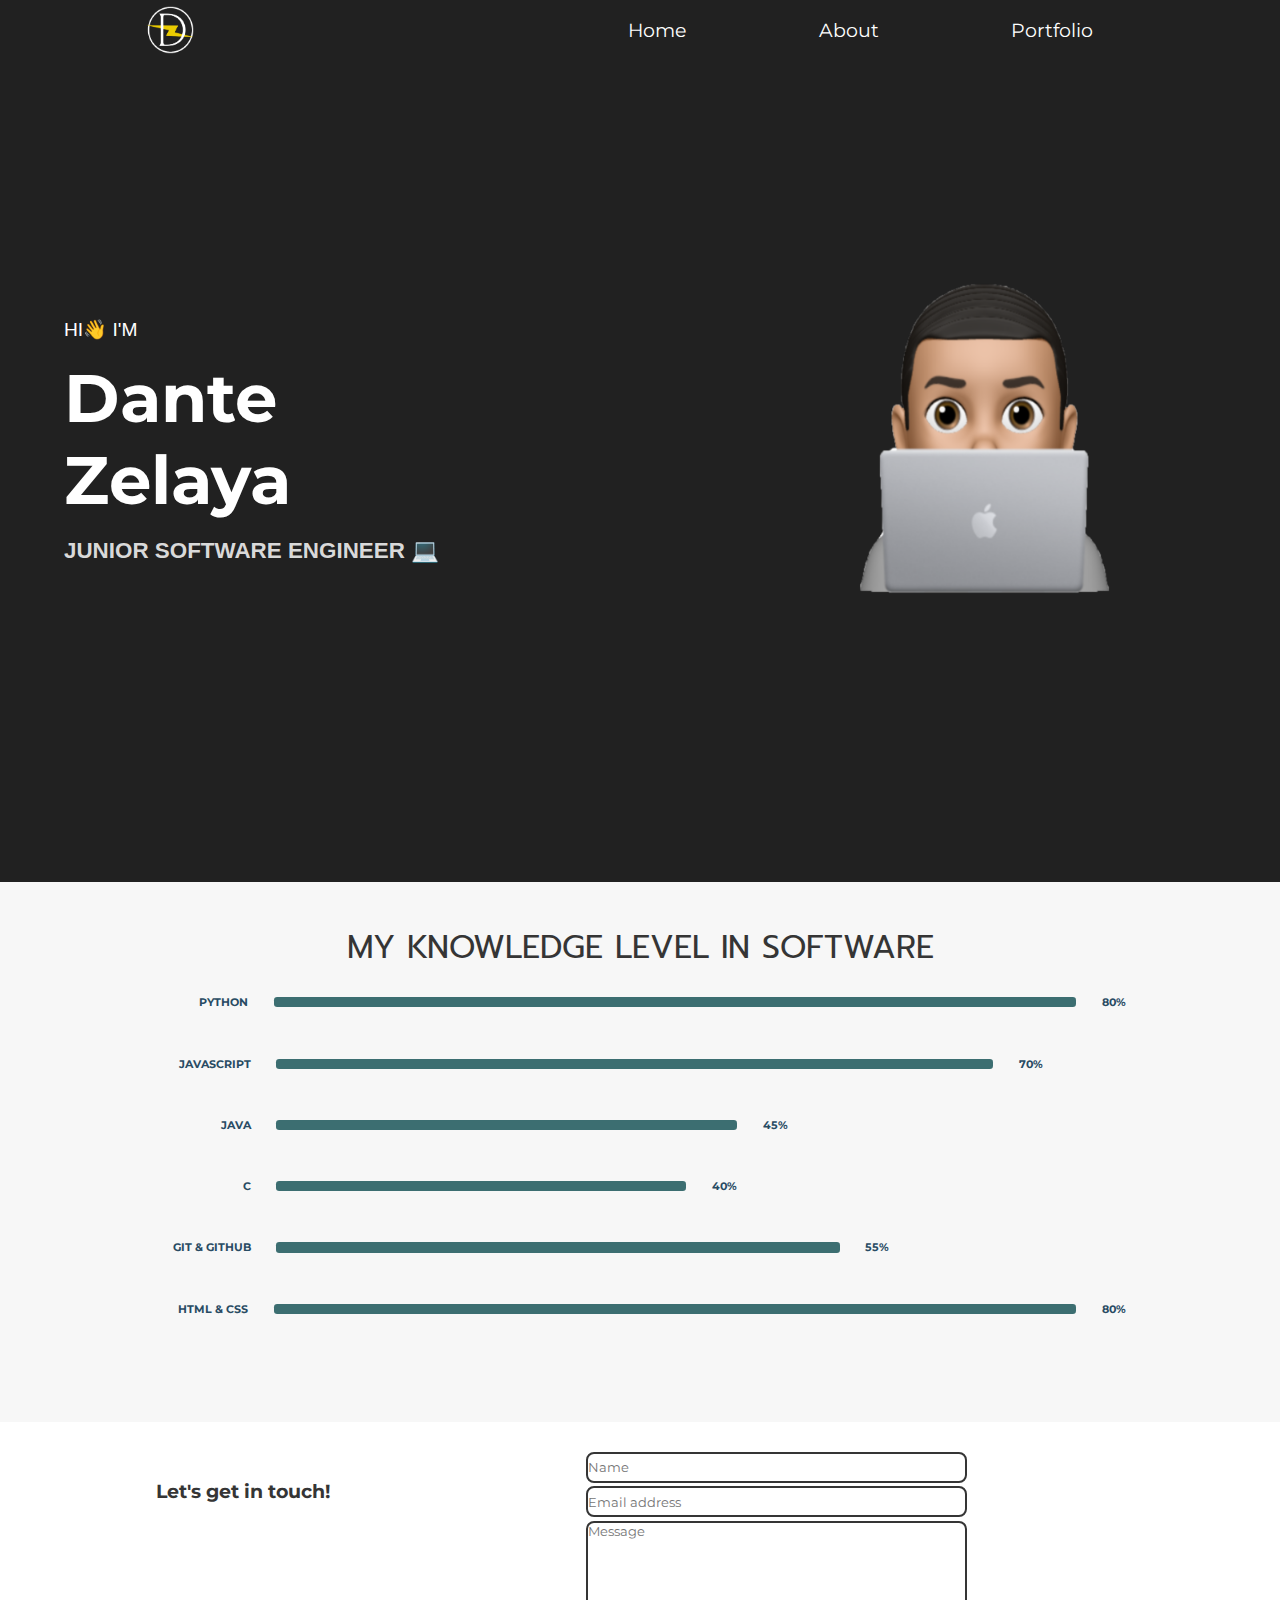
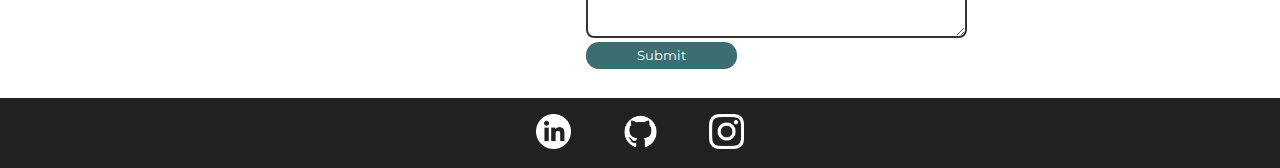
==== index.html @ 851a0770 "added pages" ====
<!DOCTYPE html>
<html lang="en">
<head>
    <meta charset="UTF-8">
    <meta http-equiv="X-UA-Compatible" content="IE=edge">
    <meta name="viewport" content="width=device-width, initial-scale=1.0">
    <link rel="stylesheet" href="index.css">
    <link rel="icon" type="image/x-icon" href="pictures/favicon.png">
    <title>DZ Portfolio</title>
    <link rel="stylesheet" href="https://fonts.googleapis.com/icon?family=Material+Icons">
</head>

<body>
    
    <header class="header">
        <div class="menuBar">
            <div class="menu-container"> 
                <img class="logo" src="pictures/D.png"></img>
                <nav class="nav">
                    <a href="index.html">Home</a>
                    <a href="about.html">About</a>
                    <a href="portfolio.html">Portfolio</a>
                </nav>
            </div>
        </div>
    </header>

    <main>
        <section class="about">
            <div class="about-container">
                <div class="intro">
                    <div><h3>Hi👋 I'm</h3></div>
                    <div><h2>Dante Zelaya</h2></div>
                    <div><h5>Junior Software Engineer 💻</h5></div>
                </div>
                <div class="portrait">
                    <img src="../pictures/updated-mem.png" alt="portrait" >
                </div>
            </div>
        </section>

        <section class="skills-container">
            <div class="skills">
                <h2>My Knowledge Level In Software</h2>
                <article class="bar-graph">
                    <div class="bar-container">
                        <h5>Python</h5>
                        <div class="results-bar" skill-lang="python"></div>
                        <h5 class="percent">80%</h5>
                    </div>
                    <div class="bar-container">
                        <h5>JavaScript</h5>
                        <div class="results-bar" skill-lang="javascript"></div>
                        <h5 class="percent">70%</h5>
                    </div>
                    <div class="bar-container">
                        <h5>Java</h5>
                        <div class="results-bar" skill-lang="java"></div>
                        <h5 class="percent">45%</h5>
                    </div>
                    <div class="bar-container">
                        <h5>C</h5>
                        <div class="results-bar" skill-lang="c"></div>
                        <h5 class="percent">40%</h5>
                    </div>
                    <div class="bar-container">
                        <h5>Git & GitHub</h5>
                        <div class="results-bar" skill-lang="github"></div>
                        <h5 class="percent">55%</h5>
                    </div>
                    <div class="bar-container">
                        <h5>HTML & CSS</h5>
                        <div class="results-bar" skill-lang="html"></div>
                        <h5 class="percent">80%</h5>
                    </div>
                </article>
            </div>    
        </section>

        <section class="contact-me">
            <h3>Let's get in touch!</h3>
            <form class="form">
                <div class="name-entry">
                    <input type="text" id="name" name="firstname" placeholder="Name">
                </div>

                <div class="email">
                    <input type="text" id="lname" name="lastname" placeholder="Email address">
                </div>

                <div class="message-container">
                    <textarea id="subject" name="subject" placeholder="Message"></textarea>
                </div>

                <div class="button">
                    <input type="submit" value="Submit">
                </div>
            </form>
        </section>
    </main>
    
    <footer class="footerContainer">
        <ul class="footerInfo">
            <li><a href="https://www.linkedin.com/in/dante-zelaya-618659187/" target="_blank"><img src="../pictures/linkedin-logo.png"/></a></li> 
            <li><a href="https://github.com/dantaayy" target="_blank"><img src="../pictures/Github-Logo-White.png"/></a></li>
            <li><a href="https://www.instagram.com/dantaayy_/" target="_blank"><img src="../pictures/instagram-logo.png"/></a></li>
        </ul>
    </footer>

</body>
</html>
---- index.css ----
@import url('https://fonts.googleapis.com/css2?family=Montserrat:ital,wght@0,300;0,400;0,500;0,700;0,800;1,100&family=Prompt:wght@300;400;500&display=swap');

/* Utility Classes for color pallete */
.dark {
    color: #212121;
}

.lighter-dark {
    color: #353535
}

.navy {
    color: #284B63;
}

.light-green {
    color: #3C6E71;
}

.lightGrey {
    color: #D9D9D9;
}

.white {
    color: #FFFFFF;
}

/* Set default style for webpage */
html {
    box-sizing: border-box;
}

* {
    font-family: 'Montserrat';
    padding: 0;
    margin: 0;
    color: #FFFFFF;
}

/* Main Styling for Webpage Below */
body {
    background-color: #FFFFFF;
}

.header {
    width: 100%;
    position: fixed;
    top: 0%;
    left: 0%;
    z-index: 1;
}

.menuBar {
    display: flex;
    flex-direction: row;
    justify-content: space-between;
    align-items: center;
    padding: .5% 0rem;
    background-color: #212121;
}

.menu-container {
    display: flex;
    align-items: center;
    justify-content: space-between;
    width: 100%;
    padding: 0rem 1.4%;
    margin-left: 10%;
    margin-right: 8%;
}

.logo {
    width: 3rem;
    height: 3rem;
    margin-right: 1.3%;
}

nav {
    width: 45vh;
    display: flex;
    flex-direction: row;
    justify-content: space-around;
    flex-grow: 1;
    margin-left: 35%;
}

nav a {
    text-decoration: none;
    font-size: 1.2rem;
}

nav a:hover {
    color: #3C6E71;
}

/* main section now */
.about {
    width: 100%;
    background-image: url(../pictures/kazuo.jpg);
    background-position: center;
    background-size: cover;
    background-repeat: no-repeat;
    height: 98vh;
    background-color: #212121;
}

.about-container {
    display: flex;
    justify-content: space-between;
    align-items: center;
    height: 98vh;
    width: 100%;
}

.intro {
    height: 25rem;
    width: 25rem;
    max-width: 100%;
    overflow: hidden;
    margin-left: 5%;
    display: flex;
    flex-direction: column;
    justify-content: center;
    padding: 4% 0%;
}

.intro h3 {
    font-family: 'Roboto', sans-serif;
    text-transform: uppercase;
    font-weight: 500;
    font-size: 1.2rem;
    margin-bottom: 1rem;
}

.intro h2 {
    font-style: normal;
    font-weight: 700;
    font-size: 4.2rem;
    margin-bottom: 1rem;
}

.intro h5 {
    font-family: SF Pro Display, sans-serif;
    text-transform: uppercase;
    font-weight: 700;
    font-size: 1.4rem;
    color: #D9D9D9;
    text-shadow: 1px 1px #212121;
}

.portrait img {
    height: 80%;
    width: 80%;
    max-width: 100%;
    overflow: hidden;
}

.about-me {
    height: 65vh;
    display: flex;
    flex-direction: row;
    justify-content: space-between;
    flex-wrap: wrap;
    align-items: center;
    margin: 0% 10%;
}

.about-me img {
    overflow: hidden;
    max-width: 100%;
    height: 70%;
    width: 45%;
    border-radius: 5%;
}

.about-me-description {
    width: 45%;
}

.about-me-description h2{
    color: #284B63;
    text-align: left;
}

.about-me-description p {
    color: #353535;
}

.skills-container {
    width: 100%;
    background-color: #f7f7f7;
    height: 60vh;
}
.skills {
    height: 100%;
    display: flex;
    flex-direction: column;
    margin: 0% 10%;
    margin-bottom: 5%;
}

.skills h2 {
    color: #353535;
    text-align: center;
    font-size: 2rem;
    margin-top: 4%;
    text-transform: uppercase;
    font-family: 'Prompt', sans-serif;
    font-weight: 400;
}

.bar-graph {
    height: 68%;
    display: flex;
    flex-direction: column;
    justify-content: center;
}

.bar-container {
    width: 100%;
    display: flex;
    flex-direction: row;
    justify-content: flex-start;
    align-items: center;
}

.bar-container h5 {
    color: #284B63;
    font-size: .7rem;
    text-transform: uppercase;
}

.bar-container h5:first-child {
    width: 12%;
    text-align: right;
}

.results-bar {
    margin: 2.5%;
    background-color: #3C6E71;
    padding: 0.3rem 0rem;
    text-align: center;
    border-radius: 0.2rem;
    height: .5px;
}

[skill-lang=python] {width: 80%;}
[skill-lang=javascript] {width: 70%;}
[skill-lang=java] {width: 45%;}
[skill-lang=c] {width: 40%;}
[skill-lang=github] {width: 55%;}
[skill-lang=html] {width: 80%;}

.percent {
    width: 5%;
    text-align: left;
}

.projects-container {
    display: flex;
    flex-direction: row;
    flex-wrap: wrap;
    height: 65%;
    align-items: space-around;
    justify-content: space-around;
    margin-top: 5%;
}

.projectDescription {
    margin: 1rem;
    width: 40%;
    border-radius: .3rem;
    box-shadow: 3px 3px 3px #262626;
    background-color: #FFFFFF;
}

.projectDescription h3 {
    color: #3C6E71;
    text-align: center;
}

.projectDescription p {
    color: #262626;
}

.contact-me {
    display: flex;
    justify-content: space-around;
    margin: 2% 8%;
    height: 25vh;
}

.contact-me h3 
{
    color: #353535;
    width: 30%;
    padding-top: 3%;
}

.form {
    display: flex;
    flex-direction: column;
    justify-content: space-around;
    width: 50%;
}

.form input, .form textarea {
    width: 70%;
    border: 2px solid #353535;
    color: #353535;
}

.name-entry, .email {
    height: 12%;
}

.name-entry input, .email input {
    height: 100%;
    border-radius: .5rem;
}

.form textarea {
    height: 100%;
    border-radius: .5rem;
}

.button {
    width: 40%;
    height: 12%;
}

.button input {
    background-color: #3C6E71;
    border: none;
    border-radius: .8rem;
    height: 100%;
    color: #FFFFFF;
}

.message-container {
    height: 50%;
}

footer {
    background-color: #212121;
    width: 100%;
}

.footerInfo {
    padding: 1.2% 0%;
    display: flex;
    width: 100%;
    justify-content: center;
}

.footerInfo li {
    margin: 0% 2%;
    list-style: none;
}

footer img {
    height: 35px;
    width: 35px;
}

@media screen and (max-width: 830px) {
    .header {
        width: 100%;
    }

    .menu-container {
        flex-direction: column;
        margin: 0% 5%;
    }

    .menu-container img {
        margin: 0;
    }

    nav {
        margin: 0;
        margin-top: 3%;
    }

    nav a {
        font-size: 1rem;
    }

    .about-container {
        display: flex;
        flex-direction: column;
        justify-content: center;
        align-items: center;
        text-align: center;
        margin-top: 10%
    }

    .intro {
        padding-top: 5%;
        padding-bottom: 0%;
        margin: 0%;
        height: 20rem;
    }

    .intro h2 {
        font-size: 3.8rem;
    }

    .intro h5 {
        font-size: 1.2rem;
    }

    .portrait img {
        height: 85%;
        width: 85%;
        max-width: 100%;
        overflow: hidden;
    }

    .skills {
        margin: 0% 2%;
    }

    .skills h2 {
        font-size: 1.5rem;
    }

    .bar-container h5 {
        font-size: .5rem;
    }
    
    .results-bar {
        margin: 2.5%;
    }

}
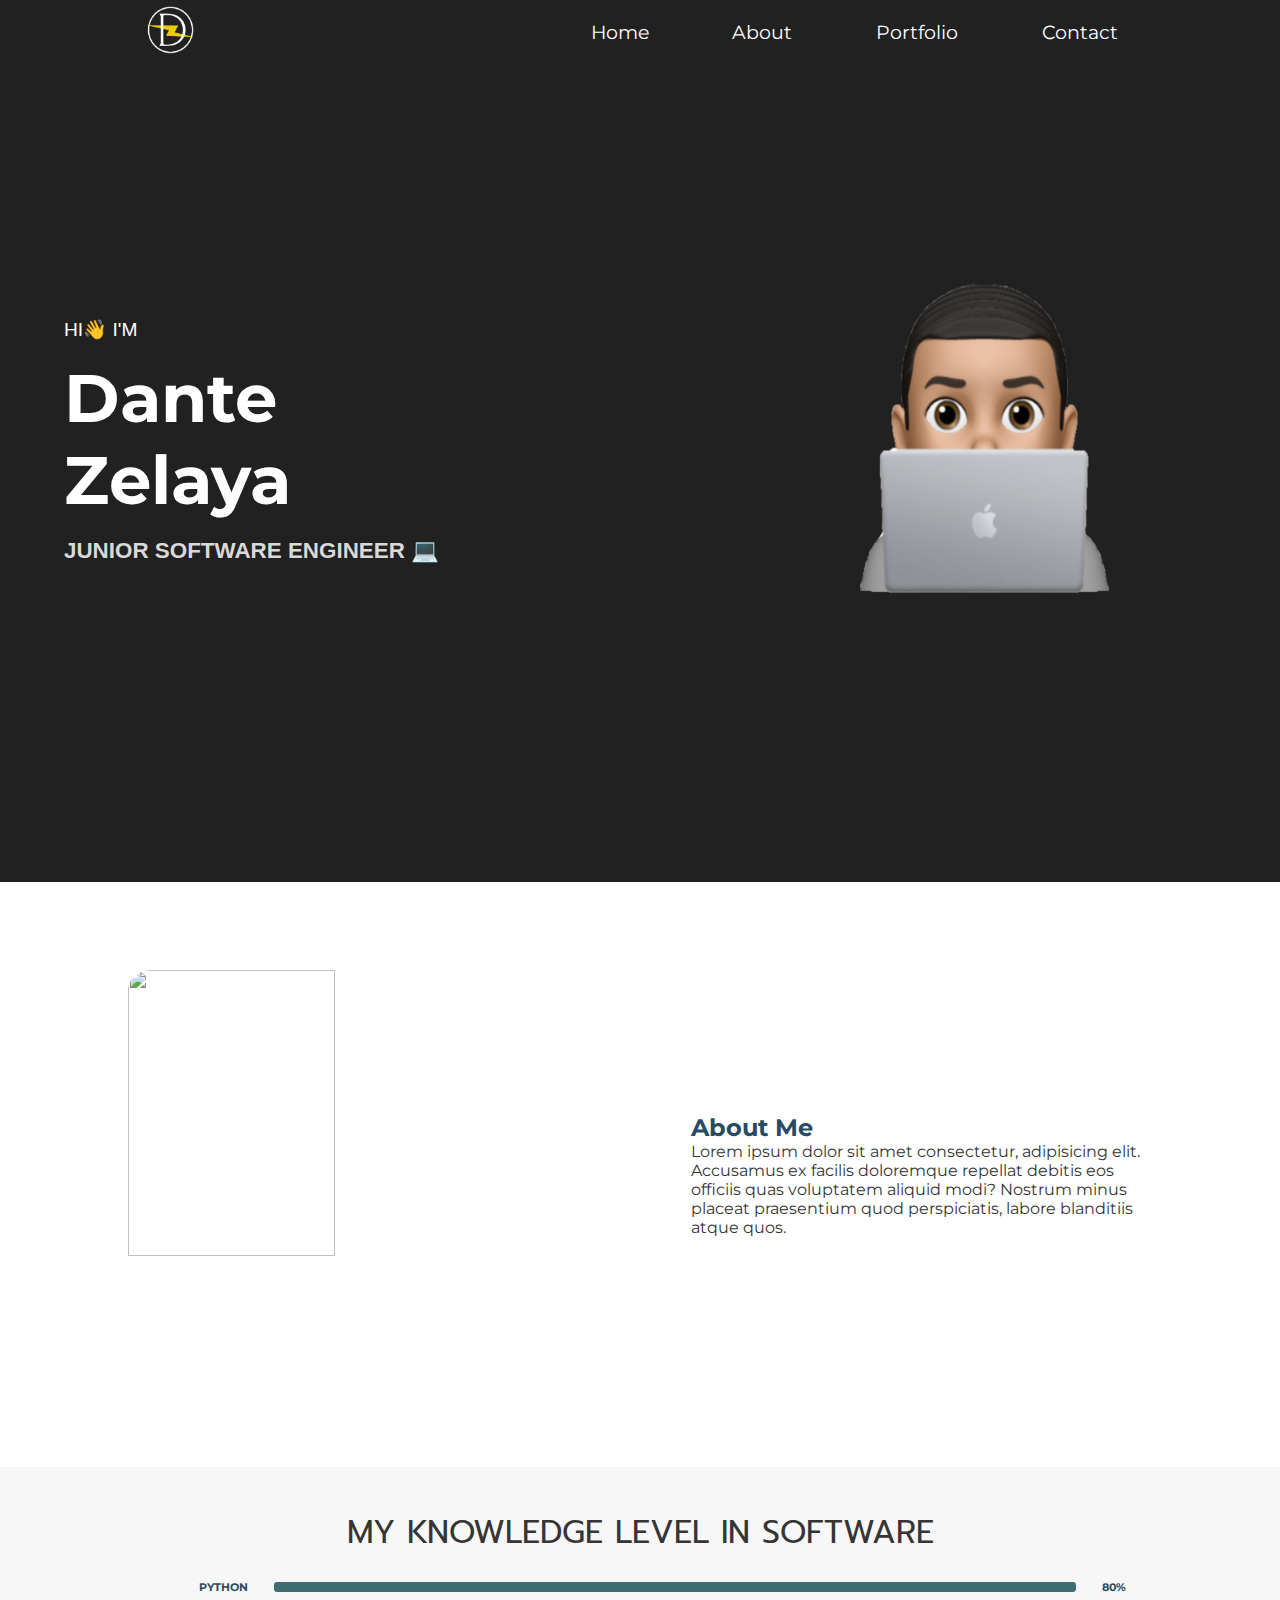
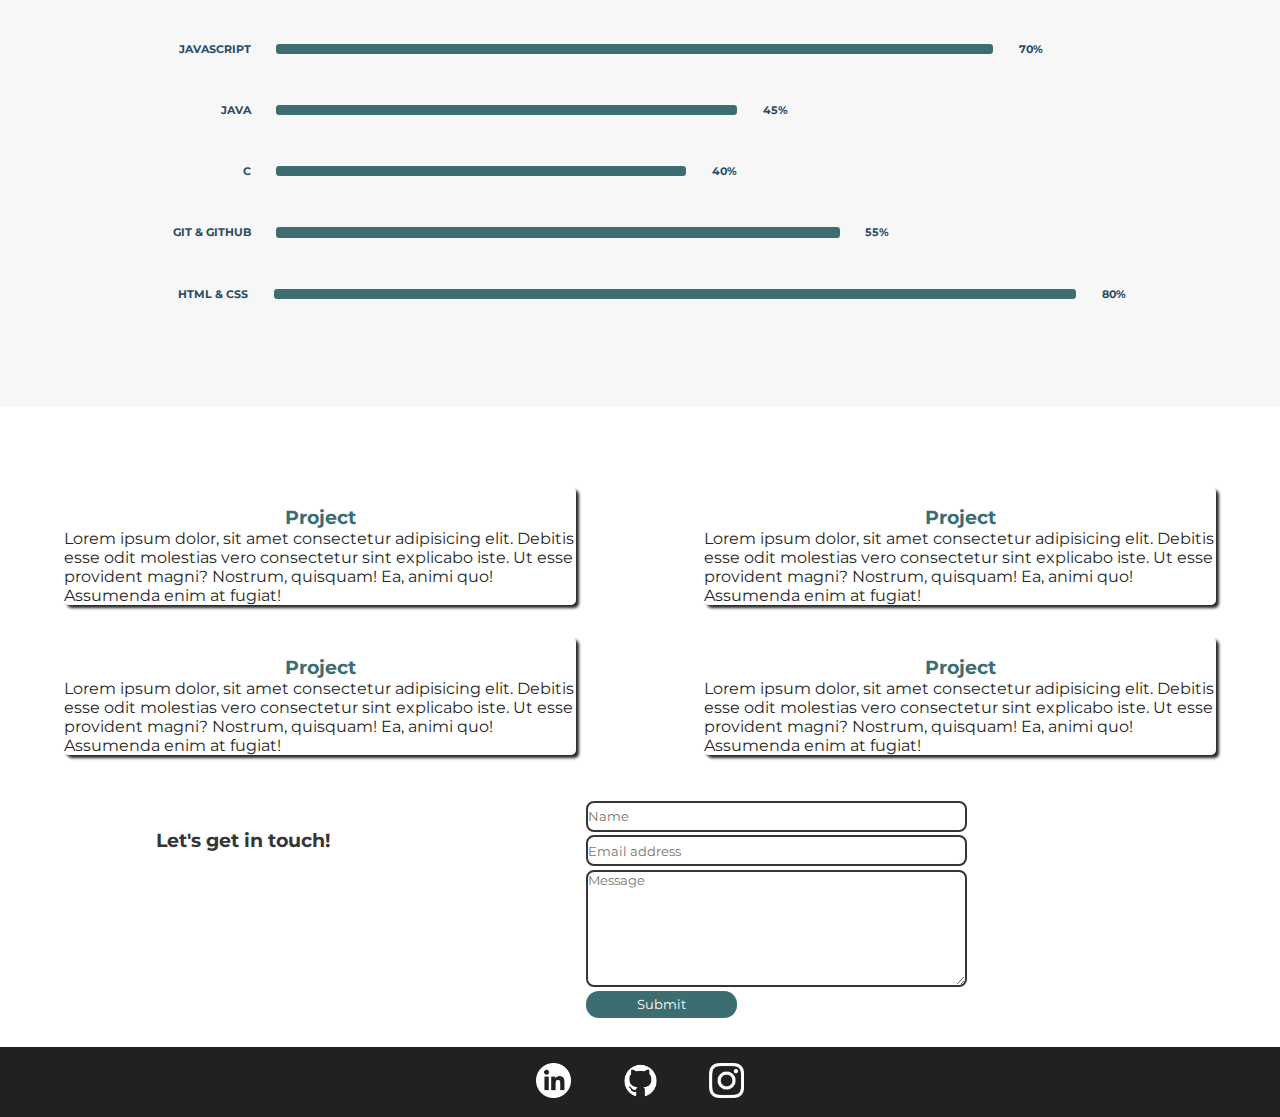
==== commit b3506942: "updates to hamburger menu" ====
--- a/index.html
+++ b/index.html
@@ -15,18 +15,19 @@
     <header class="header">
         <div class="menuBar">
             <div class="menu-container"> 
-                <img class="logo" src="pictures/D.png"></img>
-                <nav class="nav">
-                    <a href="index.html">Home</a>
-                    <a href="about.html">About</a>
-                    <a href="portfolio.html">Portfolio</a>
+                <a href="index.html"><img class="logo" src="pictures/D.png"></img></a>
+                <nav class="nav" id="nav-menu">
+                    <a href="#home">Home</a>
+                    <a href="#about-me">About</a>
+                    <a href="#portfolio">Portfolio</a>
+                    <a href="#contact">Contact</a>
                 </nav>
             </div>
         </div>
     </header>
 
     <main>
-        <section class="about">
+        <section class="about" id="home">
             <div class="about-container">
                 <div class="intro">
                     <div><h3>Hi👋 I'm</h3></div>
@@ -36,6 +37,17 @@
                 <div class="portrait">
                     <img src="../pictures/updated-mem.png" alt="portrait" >
                 </div>
+            </div>
+        </section>
+
+        <section class="about-me" id="about-me">
+            <img src="../pictures/marcel-strauss.jpg"/>
+            <div class="about-me-description">
+                <h2>About Me</h2>
+                <p>Lorem ipsum dolor sit amet consectetur, adipisicing elit. 
+                    Accusamus ex facilis doloremque repellat debitis eos officiis quas voluptatem aliquid modi?
+                    Nostrum minus placeat praesentium quod perspiciatis, labore blanditiis atque quos.
+                </p>
             </div>
         </section>
 
@@ -77,7 +89,37 @@
             </div>    
         </section>
 
-        <section class="contact-me">
+        <section class="projects-container" id="portfolio">
+            <div class="projectDescription">
+                <img src="">
+                <h3>Project</h3>
+                <p>Lorem ipsum dolor, sit amet consectetur adipisicing elit. Debitis esse odit molestias vero consectetur sint explicabo iste. Ut esse provident magni? Nostrum, quisquam! Ea, animi quo! Assumenda enim at fugiat!
+                </p>
+            </div>
+
+            <div class="projectDescription">
+                <img src="">
+                <h3>Project</h3>
+                <p>Lorem ipsum dolor, sit amet consectetur adipisicing elit. Debitis esse odit molestias vero consectetur sint explicabo iste. Ut esse provident magni? Nostrum, quisquam! Ea, animi quo! Assumenda enim at fugiat!
+                </p>
+            </div>
+
+            <div class="projectDescription">
+                <img src="">
+                <h3>Project</h3>
+                <p>Lorem ipsum dolor, sit amet consectetur adipisicing elit. Debitis esse odit molestias vero consectetur sint explicabo iste. Ut esse provident magni? Nostrum, quisquam! Ea, animi quo! Assumenda enim at fugiat!
+                </p>
+            </div>
+
+            <div class="projectDescription">
+                <img src="">
+                <h3>Project</h3>
+                <p>Lorem ipsum dolor, sit amet consectetur adipisicing elit. Debitis esse odit molestias vero consectetur sint explicabo iste. Ut esse provident magni? Nostrum, quisquam! Ea, animi quo! Assumenda enim at fugiat!
+                </p>
+            </div>
+        </section>
+
+        <section class="contact-me" id="contact">
             <h3>Let's get in touch!</h3>
             <form class="form">
                 <div class="name-entry">
--- a/index.css
+++ b/index.css
@@ -368,6 +368,10 @@
         width: 100%;
     }
 
+    .menuBar {
+        width: 100%;
+    }
+
     .menu-container {
         flex-direction: column;
         margin: 0% 5%;
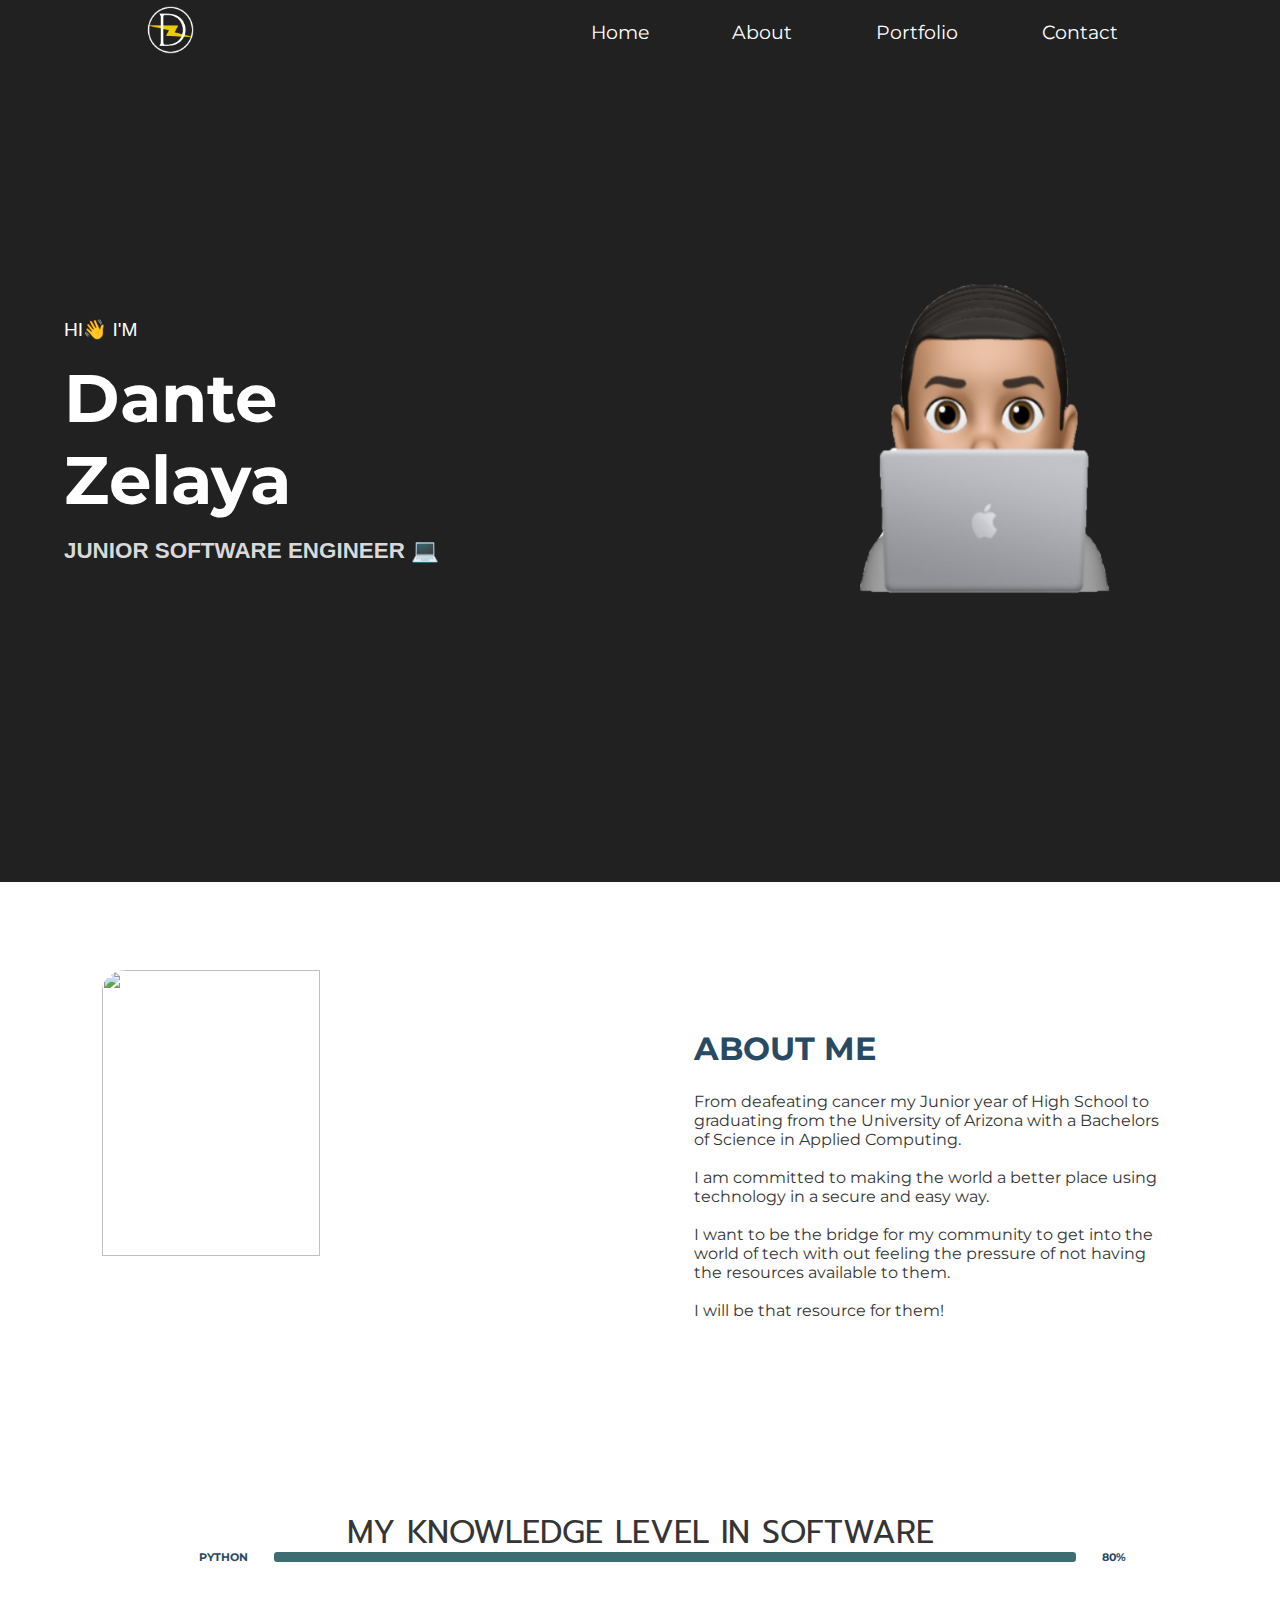
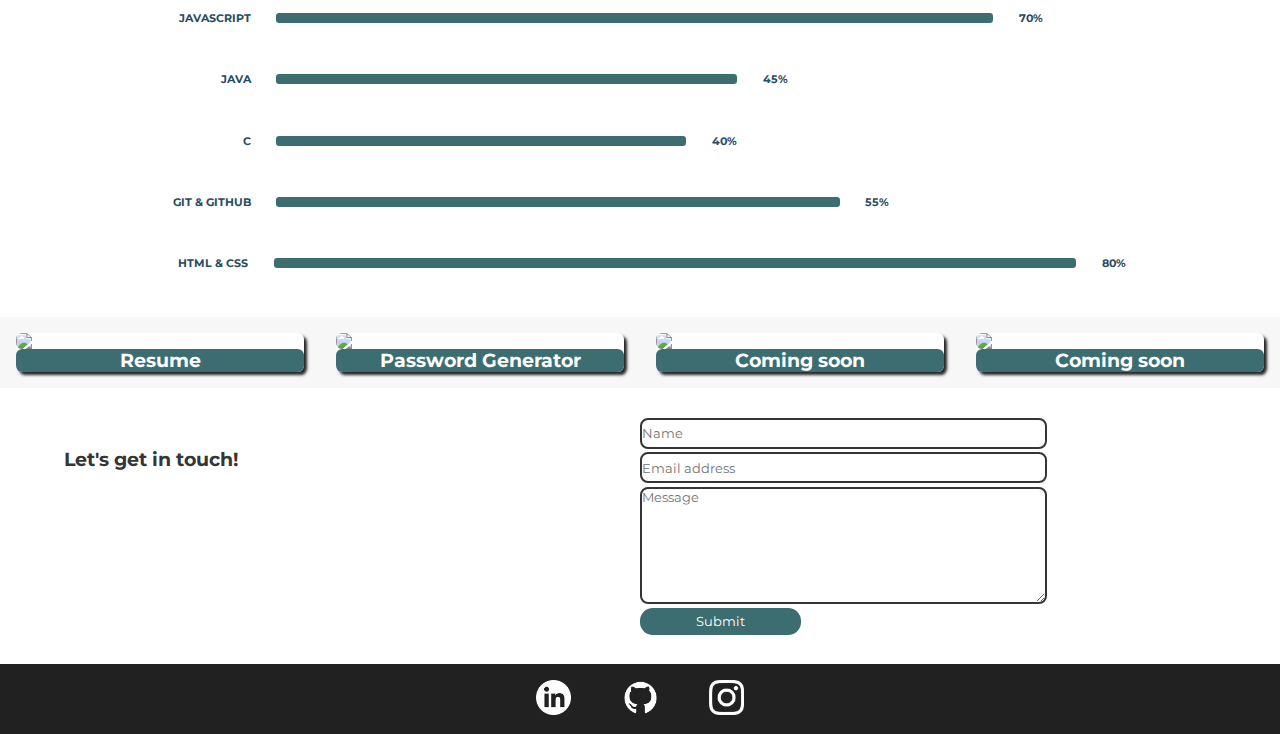
==== commit 2100dec2: "updates to responsiveness" ====
--- a/index.html
+++ b/index.html
@@ -44,9 +44,14 @@
             <img src="../pictures/marcel-strauss.jpg"/>
             <div class="about-me-description">
                 <h2>About Me</h2>
-                <p>Lorem ipsum dolor sit amet consectetur, adipisicing elit. 
-                    Accusamus ex facilis doloremque repellat debitis eos officiis quas voluptatem aliquid modi?
-                    Nostrum minus placeat praesentium quod perspiciatis, labore blanditiis atque quos.
+                <p>
+                    From deafeating cancer my Junior year of High School to graduating
+                    from the University of Arizona with a Bachelors of Science in Applied Computing.<br><br>
+                    I am committed to making the world a better place using technology in a secure and 
+                    easy way. <br><br>
+                    I want to be the bridge for my community to get into the world of tech with out 
+                    feeling the pressure of not having the resources available to them. <br><br>
+                    I will be that resource for them!
                 </p>
             </div>
         </section>
@@ -91,31 +96,23 @@
 
         <section class="projects-container" id="portfolio">
             <div class="projectDescription">
-                <img src="">
-                <h3>Project</h3>
-                <p>Lorem ipsum dolor, sit amet consectetur adipisicing elit. Debitis esse odit molestias vero consectetur sint explicabo iste. Ut esse provident magni? Nostrum, quisquam! Ea, animi quo! Assumenda enim at fugiat!
-                </p>
+                <img src="https://images.unsplash.com/photo-1502465771179-51f3535da42c?ixlib=rb-1.2.1&ixid=MnwxMjA3fDB8MHxwaG90by1wYWdlfHx8fGVufDB8fHx8&auto=format&fit=crop&w=1169&q=80">
+                <h3>Resume</h3>
             </div>
 
             <div class="projectDescription">
-                <img src="">
-                <h3>Project</h3>
-                <p>Lorem ipsum dolor, sit amet consectetur adipisicing elit. Debitis esse odit molestias vero consectetur sint explicabo iste. Ut esse provident magni? Nostrum, quisquam! Ea, animi quo! Assumenda enim at fugiat!
-                </p>
+                <img src="https://images.unsplash.com/photo-1526374965328-7f61d4dc18c5?ixlib=rb-1.2.1&ixid=MnwxMjA3fDB8MHxwaG90by1wYWdlfHx8fGVufDB8fHx8&auto=format&fit=crop&w=1170&q=80">
+                <h3>Password Generator</h3>
             </div>
 
             <div class="projectDescription">
-                <img src="">
-                <h3>Project</h3>
-                <p>Lorem ipsum dolor, sit amet consectetur adipisicing elit. Debitis esse odit molestias vero consectetur sint explicabo iste. Ut esse provident magni? Nostrum, quisquam! Ea, animi quo! Assumenda enim at fugiat!
-                </p>
+                <img src="https://images.unsplash.com/photo-1501139083538-0139583c060f?ixlib=rb-1.2.1&ixid=MnwxMjA3fDB8MHxwaG90by1wYWdlfHx8fGVufDB8fHx8&auto=format&fit=crop&w=1170&q=80">
+                <h3>Coming soon</h3>
             </div>
 
             <div class="projectDescription">
-                <img src="">
-                <h3>Project</h3>
-                <p>Lorem ipsum dolor, sit amet consectetur adipisicing elit. Debitis esse odit molestias vero consectetur sint explicabo iste. Ut esse provident magni? Nostrum, quisquam! Ea, animi quo! Assumenda enim at fugiat!
-                </p>
+                <img src="https://images.unsplash.com/photo-1501139083538-0139583c060f?ixlib=rb-1.2.1&ixid=MnwxMjA3fDB8MHxwaG90by1wYWdlfHx8fGVufDB8fHx8&auto=format&fit=crop&w=1170&q=80">
+                <h3>Coming soon</h3>
             </div>
         </section>
 
--- a/index.css
+++ b/index.css
@@ -162,7 +162,7 @@
     justify-content: space-between;
     flex-wrap: wrap;
     align-items: center;
-    margin: 0% 10%;
+    margin: 0% 8%;
 }
 
 .about-me img {
@@ -175,11 +175,16 @@
 
 .about-me-description {
     width: 45%;
+    display: flex;
+    flex-direction: column;
 }
 
 .about-me-description h2{
     color: #284B63;
     text-align: left;
+    margin-bottom: 1.5rem;
+    font-size: 2rem;
+    text-transform: uppercase;
 }
 
 .about-me-description p {
@@ -188,8 +193,7 @@
 
 .skills-container {
     width: 100%;
-    background-color: #f7f7f7;
-    height: 60vh;
+    height: 50vh;
 }
 .skills {
     height: 100%;
@@ -260,23 +264,30 @@
     display: flex;
     flex-direction: row;
     flex-wrap: wrap;
-    height: 65%;
     align-items: space-around;
     justify-content: space-around;
-    margin-top: 5%;
+    background-color: #f7f7f7;
 }
 
 .projectDescription {
+    width: 18rem;
     margin: 1rem;
-    width: 40%;
-    border-radius: .3rem;
+    border-radius: .4rem;
     box-shadow: 3px 3px 3px #262626;
     background-color: #FFFFFF;
 }
 
+.projectDescription img {
+    max-width: calc(100% - 0.1rem);
+    display: block;
+    border-radius: .4rem;
+}
+
 .projectDescription h3 {
-    color: #3C6E71;
+    color: #FFFFFF;
     text-align: center;
+    background-color: #3C6E71;
+    border-radius: .4rem;
 }
 
 .projectDescription p {
@@ -286,7 +297,7 @@
 .contact-me {
     display: flex;
     justify-content: space-around;
-    margin: 2% 8%;
+    margin: 2% 5%;
     height: 25vh;
 }
 
@@ -302,6 +313,7 @@
     flex-direction: column;
     justify-content: space-around;
     width: 50%;
+    padding-left: 20%;
 }
 
 .form input, .form textarea {
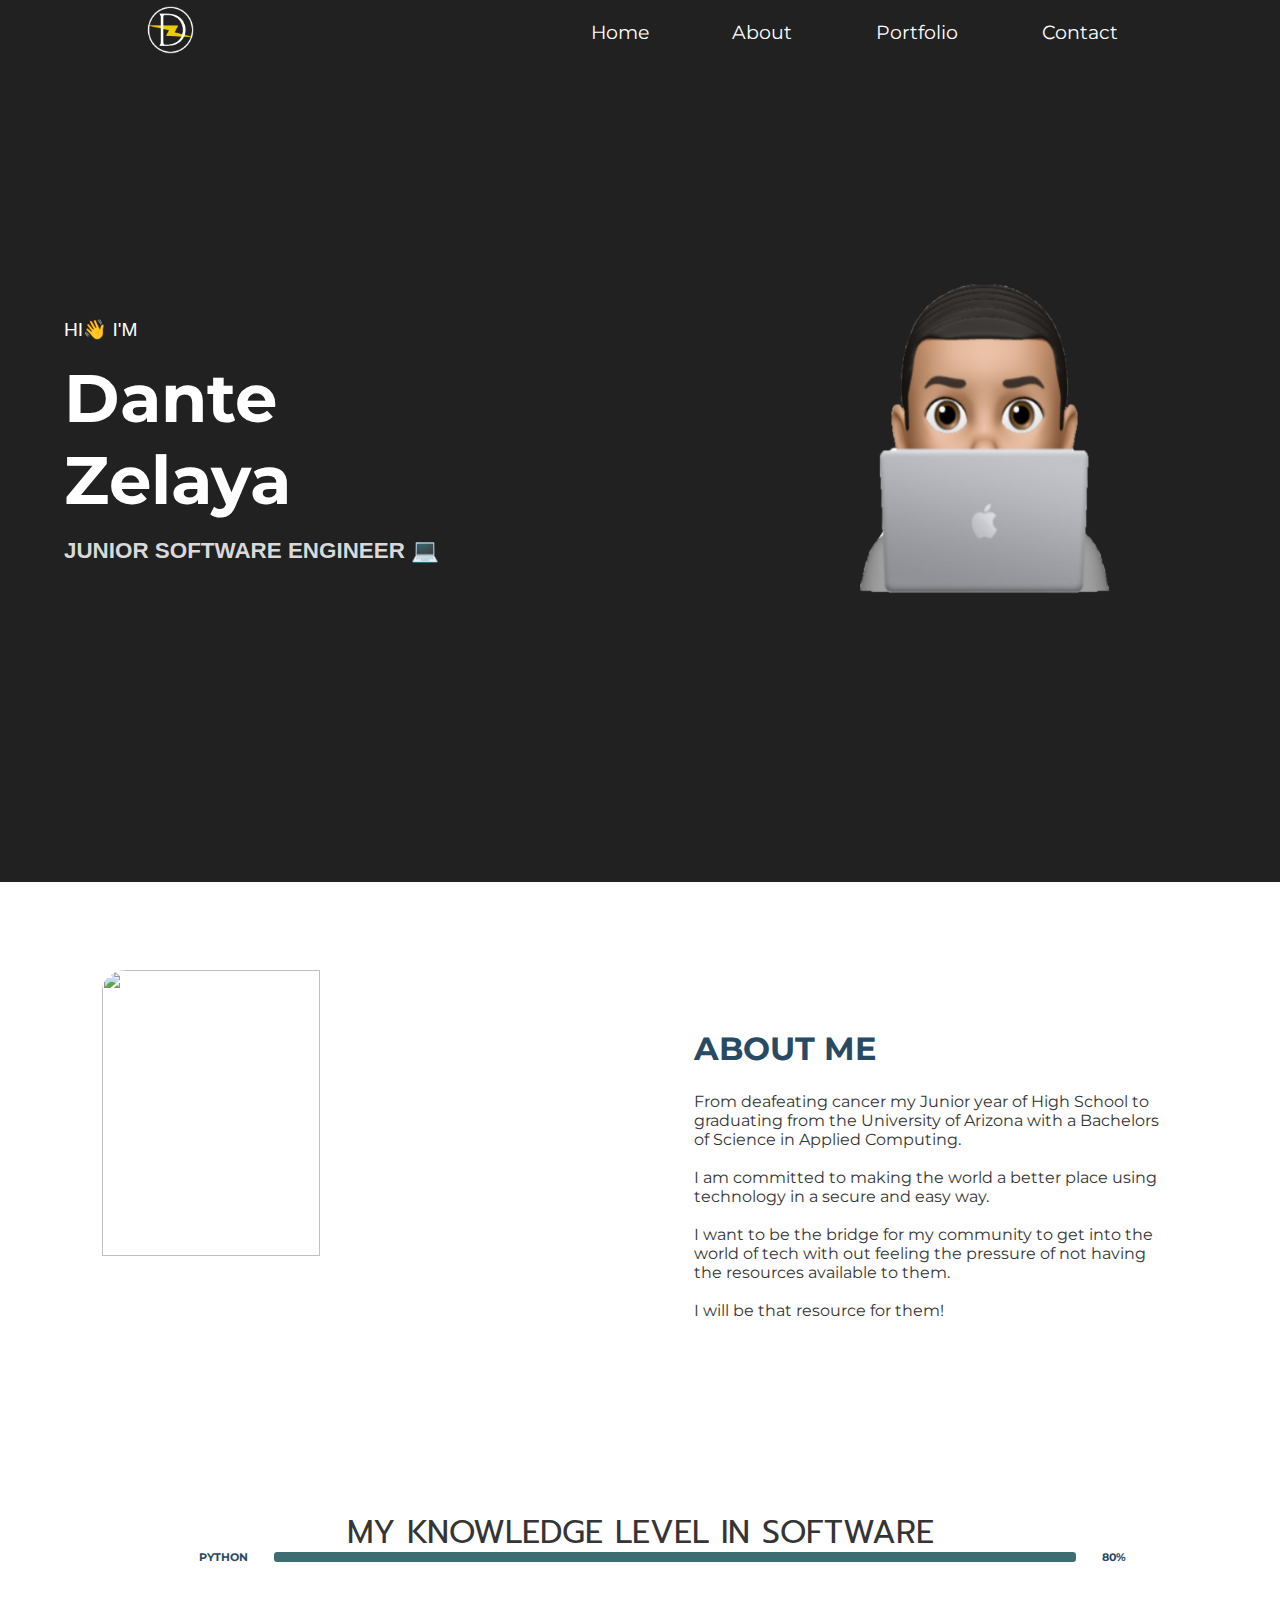
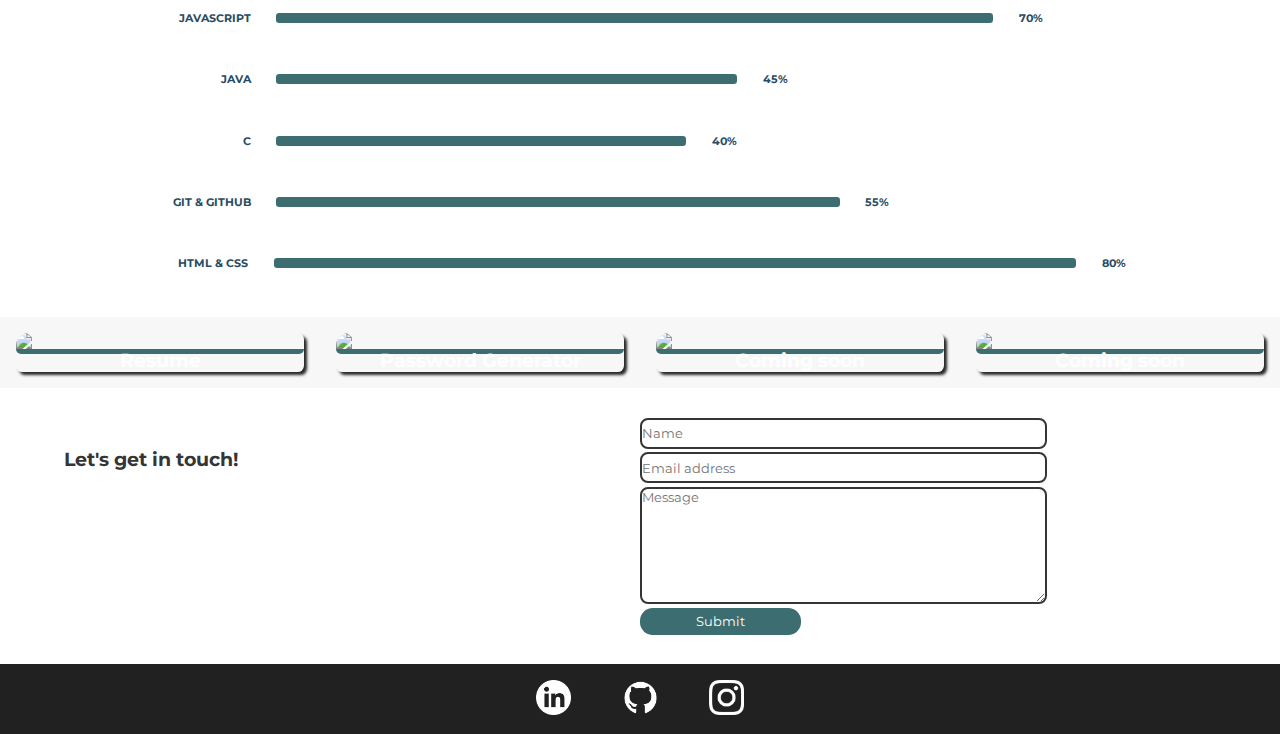
==== commit 4f1a0c9b: "updates to responsiveness" ====
--- a/index.html
+++ b/index.html
@@ -96,22 +96,30 @@
 
         <section class="projects-container" id="portfolio">
             <div class="projectDescription">
-                <img src="https://images.unsplash.com/photo-1502465771179-51f3535da42c?ixlib=rb-1.2.1&ixid=MnwxMjA3fDB8MHxwaG90by1wYWdlfHx8fGVufDB8fHx8&auto=format&fit=crop&w=1169&q=80">
+                <a href="" class="project-link">
+                    <img src="https://images.unsplash.com/photo-1502465771179-51f3535da42c?ixlib=rb-1.2.1&ixid=MnwxMjA3fDB8MHxwaG90by1wYWdlfHx8fGVufDB8fHx8&auto=format&fit=crop&w=1169&q=80">
+                </a>
                 <h3>Resume</h3>
             </div>
 
             <div class="projectDescription">
-                <img src="https://images.unsplash.com/photo-1526374965328-7f61d4dc18c5?ixlib=rb-1.2.1&ixid=MnwxMjA3fDB8MHxwaG90by1wYWdlfHx8fGVufDB8fHx8&auto=format&fit=crop&w=1170&q=80">
+                <a href="" class="project-link">
+                    <img src="https://images.unsplash.com/photo-1526374965328-7f61d4dc18c5?ixlib=rb-1.2.1&ixid=MnwxMjA3fDB8MHxwaG90by1wYWdlfHx8fGVufDB8fHx8&auto=format&fit=crop&w=1170&q=80">
+                </a>
                 <h3>Password Generator</h3>
             </div>
 
             <div class="projectDescription">
-                <img src="https://images.unsplash.com/photo-1501139083538-0139583c060f?ixlib=rb-1.2.1&ixid=MnwxMjA3fDB8MHxwaG90by1wYWdlfHx8fGVufDB8fHx8&auto=format&fit=crop&w=1170&q=80">
+                <a href="" class="project-link">
+                    <img src="https://images.unsplash.com/photo-1501139083538-0139583c060f?ixlib=rb-1.2.1&ixid=MnwxMjA3fDB8MHxwaG90by1wYWdlfHx8fGVufDB8fHx8&auto=format&fit=crop&w=1170&q=80">
+                </a>
                 <h3>Coming soon</h3>
             </div>
 
             <div class="projectDescription">
-                <img src="https://images.unsplash.com/photo-1501139083538-0139583c060f?ixlib=rb-1.2.1&ixid=MnwxMjA3fDB8MHxwaG90by1wYWdlfHx8fGVufDB8fHx8&auto=format&fit=crop&w=1170&q=80">
+                <a href="" class="project-link">
+                    <img src="https://images.unsplash.com/photo-1501139083538-0139583c060f?ixlib=rb-1.2.1&ixid=MnwxMjA3fDB8MHxwaG90by1wYWdlfHx8fGVufDB8fHx8&auto=format&fit=crop&w=1170&q=80">
+                </a>
                 <h3>Coming soon</h3>
             </div>
         </section>
--- a/index.css
+++ b/index.css
@@ -274,24 +274,23 @@
     margin: 1rem;
     border-radius: .4rem;
     box-shadow: 3px 3px 3px #262626;
-    background-color: #FFFFFF;
 }
 
 .projectDescription img {
-    max-width: calc(100% - 0.1rem);
+    max-width: 100%;
     display: block;
-    border-radius: .4rem;
+    border-top-left-radius: .8rem;
+    border-top-right-radius: .8rem;
 }
 
 .projectDescription h3 {
+    max-width: 100%;
     color: #FFFFFF;
     text-align: center;
     background-color: #3C6E71;
-    border-radius: .4rem;
-}
-
-.projectDescription p {
-    color: #262626;
+    border-bottom-left-radius: .8rem;
+    border-bottom-right-radius: .8rem;
+    height: 12%;
 }
 
 .contact-me {
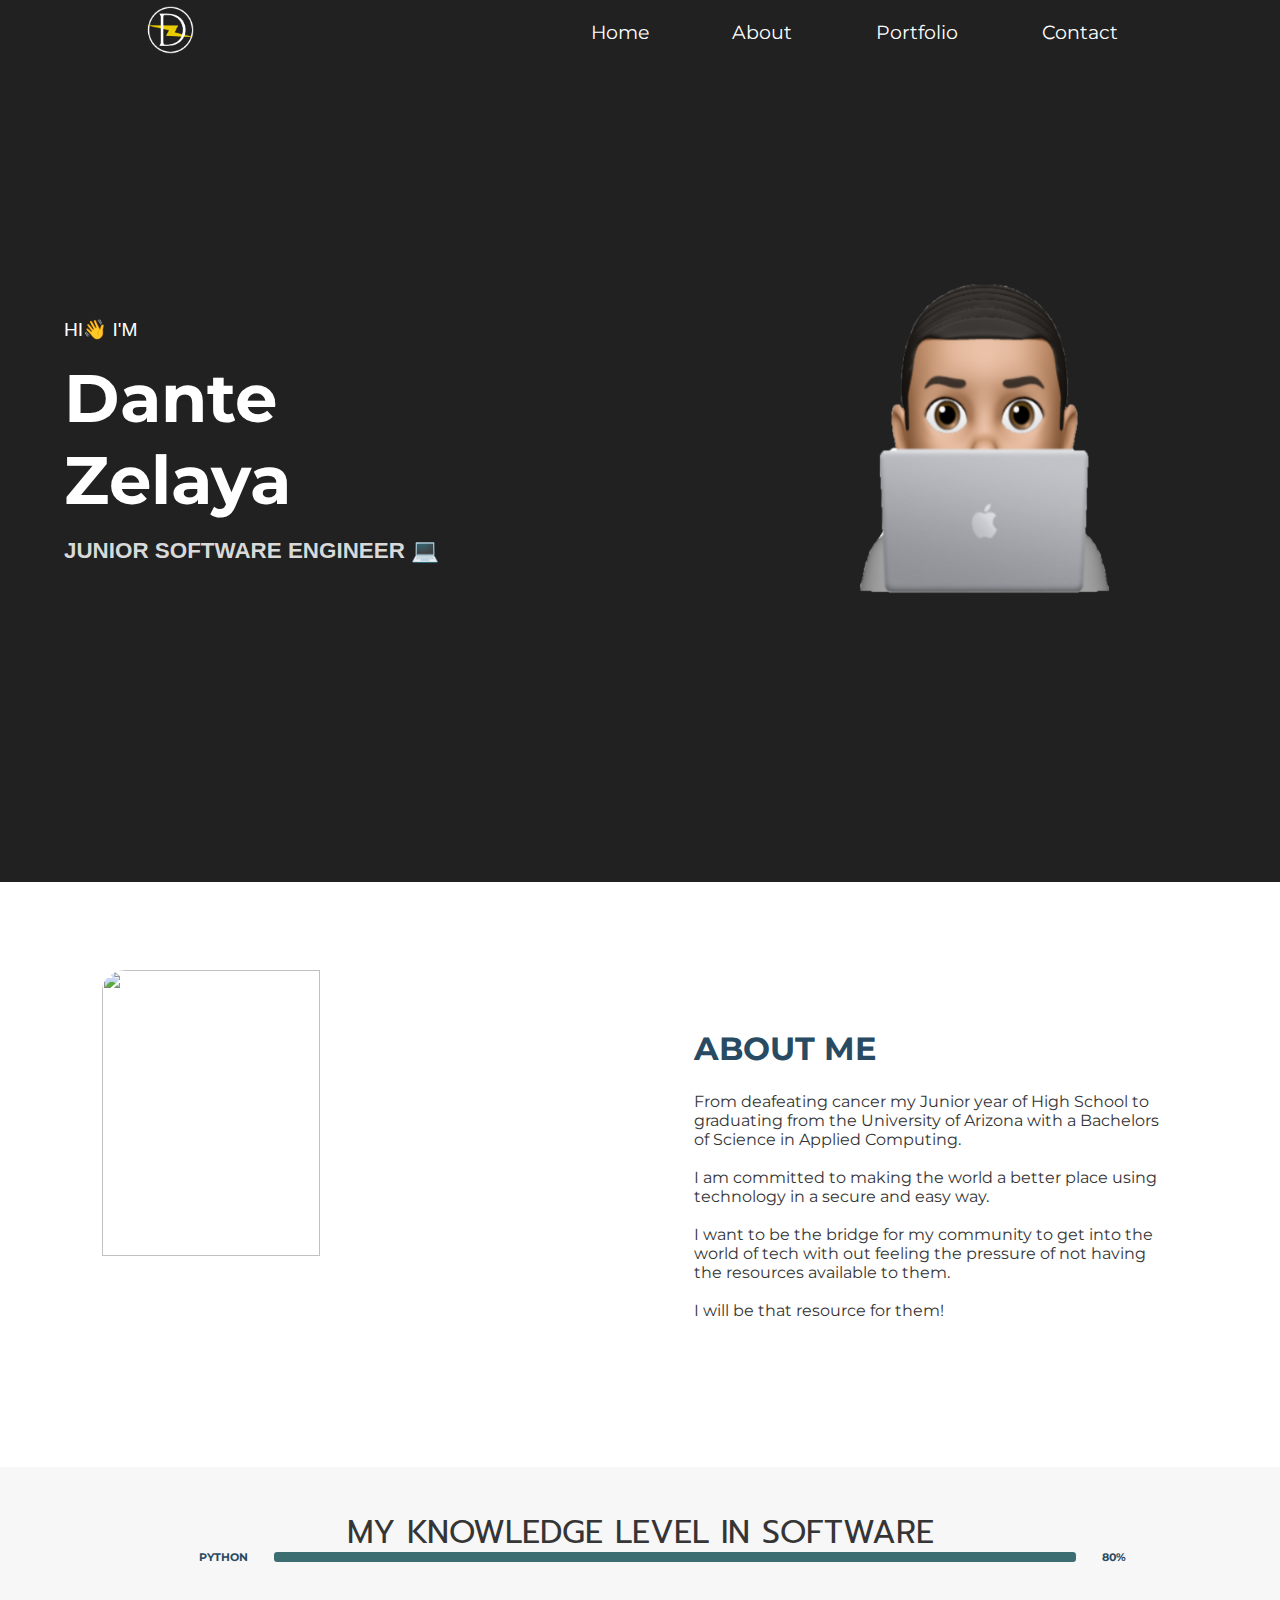
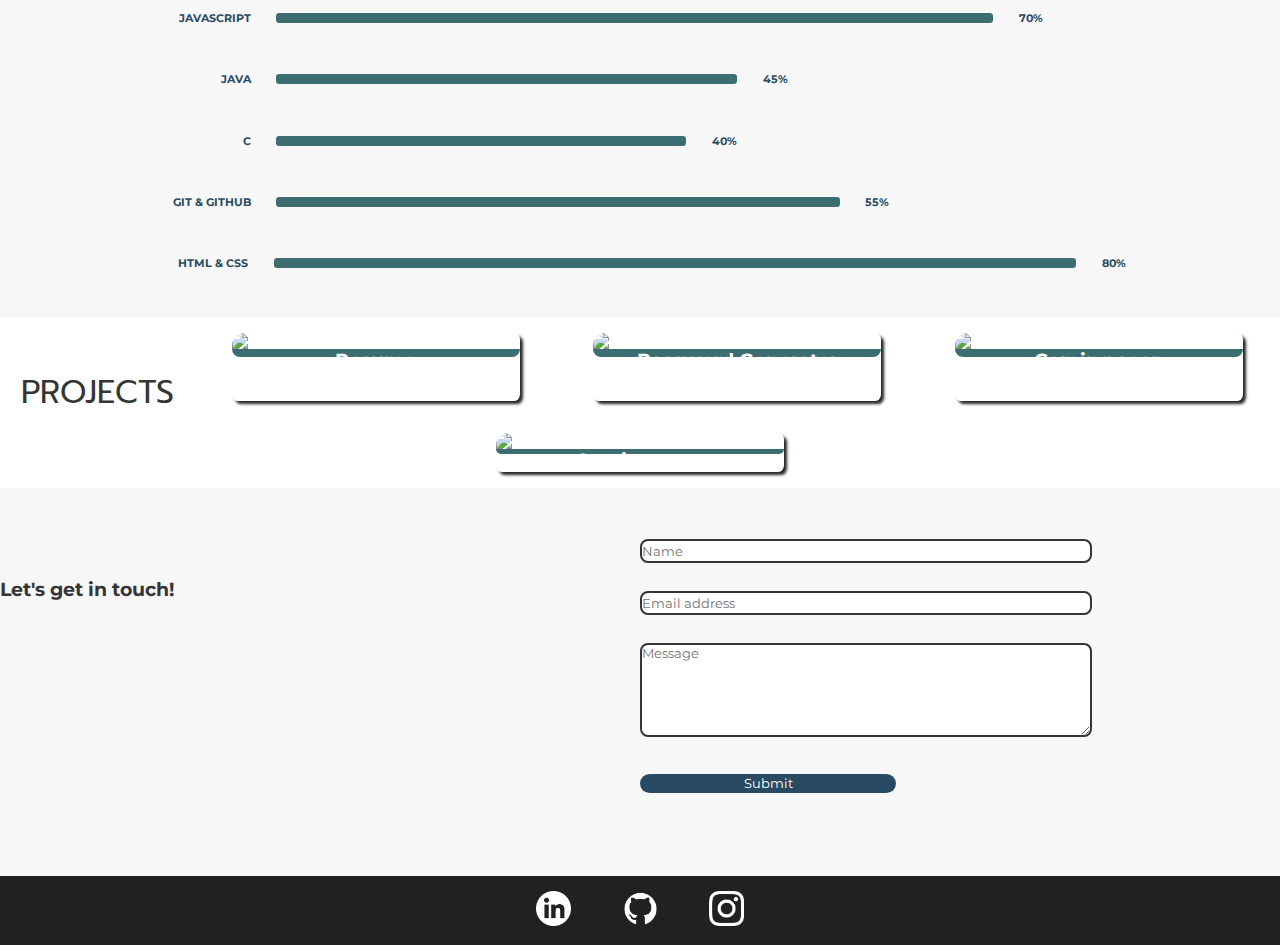
==== commit 0e87b8f5: "updates to responsiveness" ====
--- a/index.html
+++ b/index.html
@@ -95,6 +95,7 @@
         </section>
 
         <section class="projects-container" id="portfolio">
+            <h2>Projects</h2>
             <div class="projectDescription">
                 <a href="" class="project-link">
                     <img src="https://images.unsplash.com/photo-1502465771179-51f3535da42c?ixlib=rb-1.2.1&ixid=MnwxMjA3fDB8MHxwaG90by1wYWdlfHx8fGVufDB8fHx8&auto=format&fit=crop&w=1169&q=80">
--- a/index.css
+++ b/index.css
@@ -194,6 +194,7 @@
 .skills-container {
     width: 100%;
     height: 50vh;
+    background-color: #f7f7f7;
 }
 .skills {
     height: 100%;
@@ -203,7 +204,7 @@
     margin-bottom: 5%;
 }
 
-.skills h2 {
+.skills h2, .projects-container h2 {
     color: #353535;
     text-align: center;
     font-size: 2rem;
@@ -266,7 +267,6 @@
     flex-wrap: wrap;
     align-items: space-around;
     justify-content: space-around;
-    background-color: #f7f7f7;
 }
 
 .projectDescription {
@@ -296,8 +296,10 @@
 .contact-me {
     display: flex;
     justify-content: space-around;
-    margin: 2% 5%;
-    height: 25vh;
+    /* height: 25vh; */
+    background-color: #f7f7f7;
+    width: 100%;
+    padding: 4% 0%;
 }
 
 .contact-me h3 
@@ -331,8 +333,12 @@
 }
 
 .form textarea {
-    height: 100%;
+    height: 90px;
     border-radius: .5rem;
+}
+
+.form > * {
+    margin-bottom: 5%;
 }
 
 .button {
@@ -341,10 +347,11 @@
 }
 
 .button input {
-    background-color: #3C6E71;
+    background-color: #284B63;
     border: none;
     border-radius: .8rem;
     height: 100%;
+    width: 100%;
     color: #FFFFFF;
 }
 
@@ -432,11 +439,39 @@
         overflow: hidden;
     }
 
+    .about-me {
+        height: fit-content;
+        display: flex;
+        flex-direction: column;
+        justify-content: space-between;
+        align-items: center;
+        flex-wrap: nowrap;
+        margin: 4% 8%;
+    }
+
+    .about-me-description {
+        width: 90%;
+    }
+
+    .about-me img {
+        height: 50%;
+        width: 60%;
+        margin-bottom: 4%;
+    }
+
+    .about-me-description h2 {
+        font-size: 1.7rem;
+    }
+
+    .about-me-description h2, .about-me-description p {
+        text-align: center;
+    }
+
     .skills {
         margin: 0% 2%;
     }
 
-    .skills h2 {
+    .skills h2, .projects-container h2 {
         font-size: 1.5rem;
     }
 
@@ -448,4 +483,23 @@
         margin: 2.5%;
     }
 
+    .contact-me {
+        display: flex;
+        flex-direction: column;
+        align-items: center;
+    }
+
+    .contact-me h3 {
+        padding: 0%;
+        margin-bottom: 5%;
+    }
+
+    .form {
+        padding: 0%;
+    }
+
+    .form input, .form textarea {
+        width: 100%;
+    }
+
 }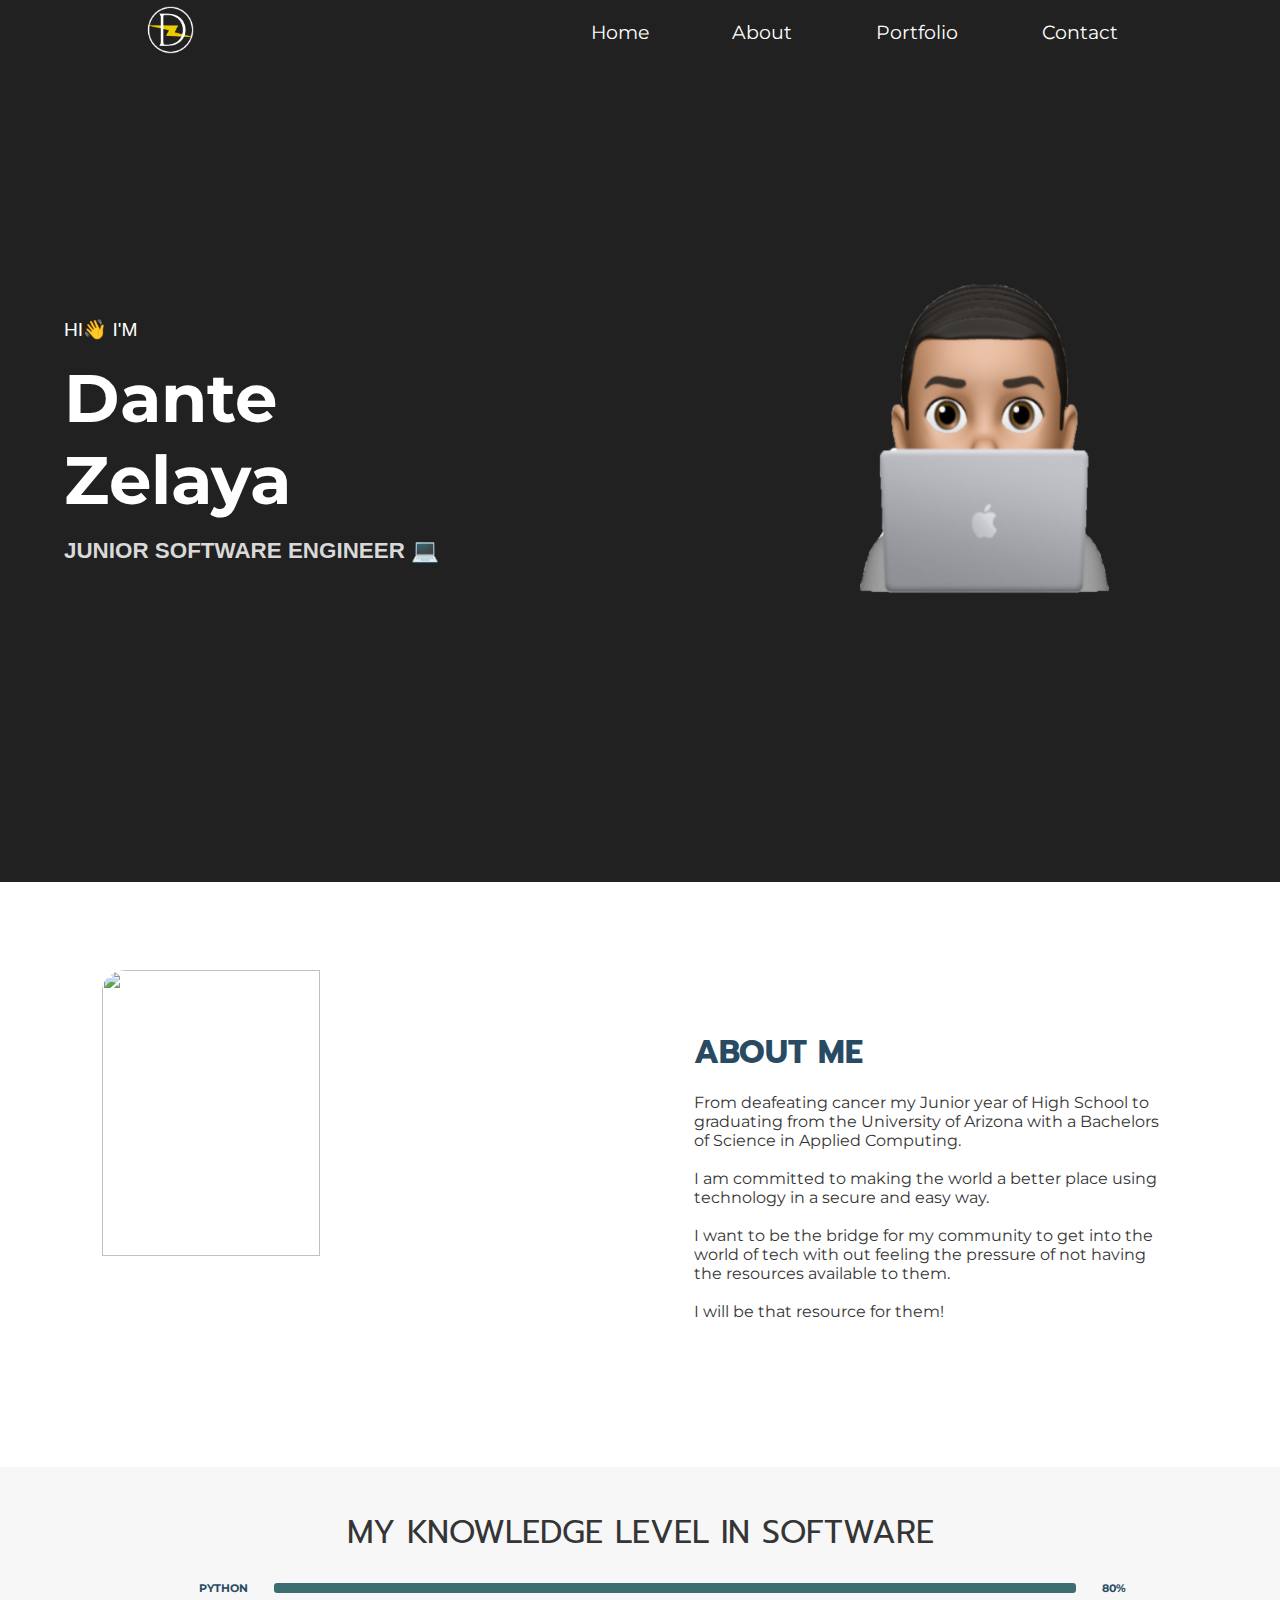
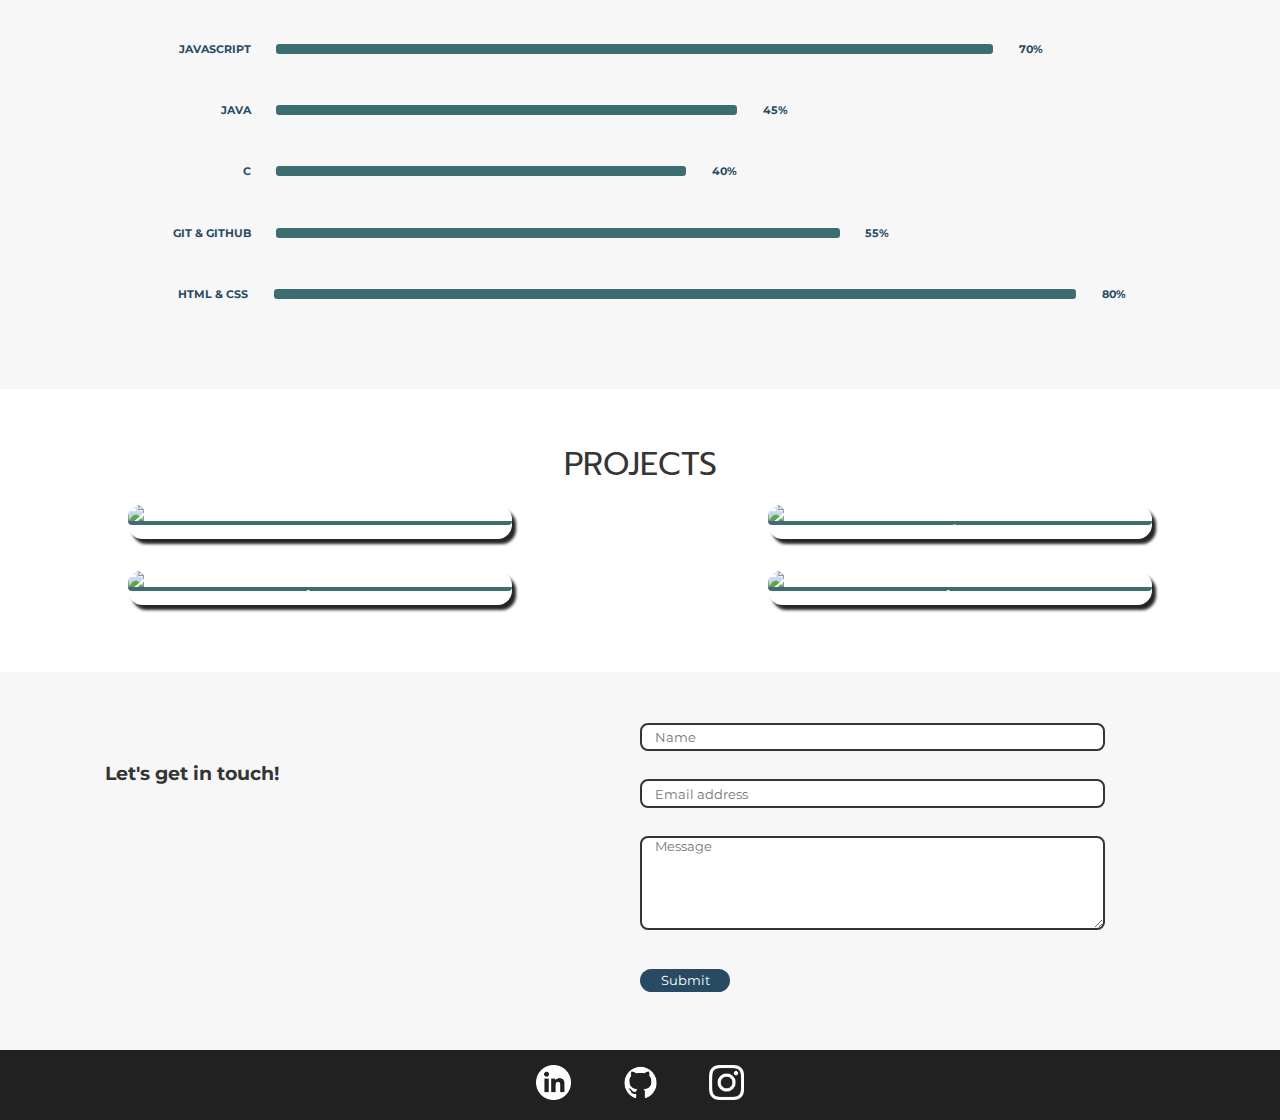
==== commit 275bd7f4: "Update index.html" ====
--- a/index.html
+++ b/index.html
@@ -35,7 +35,7 @@
                     <div><h5>Junior Software Engineer 💻</h5></div>
                 </div>
                 <div class="portrait">
-                    <img src="../pictures/updated-mem.png" alt="portrait" >
+                    <img src="pictures/updated-mem.png" alt="portrait" >
                 </div>
             </div>
         </section>
@@ -156,4 +156,4 @@
     </footer>
 
 </body>
-</html>+</html>
--- a/index.css
+++ b/index.css
@@ -1,29 +1,4 @@
 @import url('https://fonts.googleapis.com/css2?family=Montserrat:ital,wght@0,300;0,400;0,500;0,700;0,800;1,100&family=Prompt:wght@300;400;500&display=swap');
-
-/* Utility Classes for color pallete */
-.dark {
-    color: #212121;
-}
-
-.lighter-dark {
-    color: #353535
-}
-
-.navy {
-    color: #284B63;
-}
-
-.light-green {
-    color: #3C6E71;
-}
-
-.lightGrey {
-    color: #D9D9D9;
-}
-
-.white {
-    color: #FFFFFF;
-}
 
 /* Set default style for webpage */
 html {
@@ -182,9 +157,10 @@
 .about-me-description h2{
     color: #284B63;
     text-align: left;
-    margin-bottom: 1.5rem;
+    margin-bottom: 1rem;
     font-size: 2rem;
     text-transform: uppercase;
+    font-family: 'Prompt', sans-serif;
 }
 
 .about-me-description p {
@@ -193,7 +169,7 @@
 
 .skills-container {
     width: 100%;
-    height: 50vh;
+    /* height: 50vh; */
     background-color: #f7f7f7;
 }
 .skills {
@@ -201,7 +177,7 @@
     display: flex;
     flex-direction: column;
     margin: 0% 10%;
-    margin-bottom: 5%;
+    padding-bottom: 5%;
 }
 
 .skills h2, .projects-container h2 {
@@ -267,13 +243,22 @@
     flex-wrap: wrap;
     align-items: space-around;
     justify-content: space-around;
+    margin-bottom: 4%;
+}
+
+.projects-container h2 {
+    width: 100%;
 }
 
 .projectDescription {
-    width: 18rem;
-    margin: 1rem;
-    border-radius: .4rem;
-    box-shadow: 3px 3px 3px #262626;
+    width: 30%;
+    margin: 1rem 2rem;
+    border-radius: .9rem;
+    box-shadow: 4px 5px 3px #262626;
+}
+
+.projectDescription a {
+    border-radius: 0.4rem;
 }
 
 .projectDescription img {
@@ -285,6 +270,7 @@
 
 .projectDescription h3 {
     max-width: 100%;
+    font-size: 90%;
     color: #FFFFFF;
     text-align: center;
     background-color: #3C6E71;
@@ -299,7 +285,8 @@
     /* height: 25vh; */
     background-color: #f7f7f7;
     width: 100%;
-    padding: 4% 0%;
+    padding-top: 4%;
+    padding-bottom: 2%;
 }
 
 .contact-me h3 
@@ -307,6 +294,7 @@
     color: #353535;
     width: 30%;
     padding-top: 3%;
+    text-align: center;
 }
 
 .form {
@@ -330,11 +318,13 @@
 .name-entry input, .email input {
     height: 100%;
     border-radius: .5rem;
+    padding-left: 2%;
 }
 
 .form textarea {
     height: 90px;
     border-radius: .5rem;
+    padding-left: 2%;
 }
 
 .form > * {
@@ -342,8 +332,8 @@
 }
 
 .button {
-    width: 40%;
-    height: 12%;
+    width: 90px;
+    height: 35px;
 }
 
 .button input {
@@ -414,7 +404,7 @@
         justify-content: center;
         align-items: center;
         text-align: center;
-        margin-top: 10%
+        padding-top: 14%
     }
 
     .intro {
@@ -454,9 +444,9 @@
     }
 
     .about-me img {
-        height: 50%;
-        width: 60%;
-        margin-bottom: 4%;
+        height: 250px;
+        width: 275px;
+        margin: 5% 0%;
     }
 
     .about-me-description h2 {
@@ -481,6 +471,22 @@
     
     .results-bar {
         margin: 2.5%;
+    }
+
+    .projects-container {
+        display: flex;
+        flex-direction: column;
+        align-items: center;
+    }
+    .projectDescription {
+        height: 100%;
+        width: 60%;
+    }
+
+    .projectDescription h3 {
+        font-size: .8rem;
+        height: 25px;
+        padding-top: 3%;
     }
 
     .contact-me {
